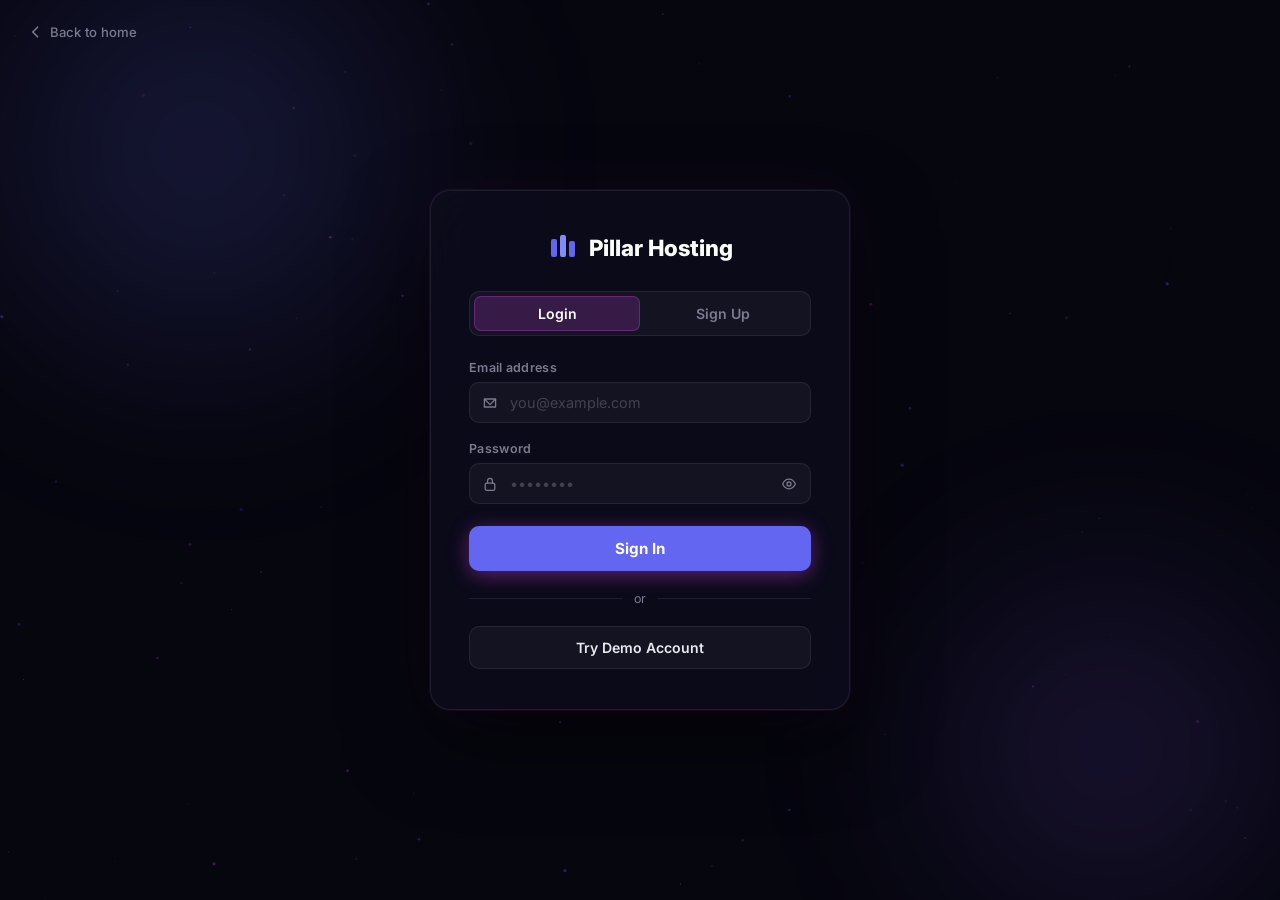
==== login.html @ 29925a9b "Initial project setup and dashboard improvements" ====
<!DOCTYPE html>
<html lang="en">
<head>
  <meta charset="UTF-8" />
  <meta name="viewport" content="width=device-width, initial-scale=1.0" />
  <title>Pillar Hosting — Login</title>
  <link rel="stylesheet" href="login.css" />
  <link href="https://fonts.googleapis.com/css2?family=Inter:wght@300;400;500;600;700;800&display=swap" rel="stylesheet" />
</head>
<body>

  <!-- Animated background -->
  <canvas id="bgCanvas"></canvas>
  <div class="bg-glow glow1"></div>
  <div class="bg-glow glow2"></div>

  <!-- Back to home -->
  <a href="index.html" class="back-home">
    <svg viewBox="0 0 20 20" fill="none"><path d="M12 4l-6 6 6 6" stroke="currentColor" stroke-width="2" stroke-linecap="round" stroke-linejoin="round"/></svg>
    Back to home
  </a>

  <!-- Auth card -->
  <div class="auth-wrap">
    <div class="auth-card" id="authCard">

      <!-- Logo -->
      <div class="auth-logo">
        <svg viewBox="0 0 32 32" fill="none" class="auth-logo-icon">
          <rect x="4"  y="8"  width="6" height="18" rx="2" fill="#6366f1"/>
          <rect x="13" y="4"  width="6" height="22" rx="2" fill="#818cf8"/>
          <rect x="22" y="10" width="6" height="16" rx="2" fill="#6366f1"/>
        </svg>
        <span>Pillar Hosting</span>
      </div>

      <!-- Tab switcher -->
      <div class="auth-tabs">
        <button class="auth-tab active" id="tabLogin" onclick="switchTab('login')">Login</button>
        <button class="auth-tab" id="tabSignup" onclick="switchTab('signup')">Sign Up</button>
        <div class="tab-indicator" id="tabIndicator"></div>
      </div>

      <!-- Error / success banners -->
      <div class="auth-banner error" id="bannerError" style="display:none"></div>
      <div class="auth-banner success" id="bannerSuccess" style="display:none"></div>

      <!-- ── LOGIN FORM ── -->
      <form class="auth-form" id="formLogin" onsubmit="handleLogin(event)">
        <div class="field-group">
          <label for="loginEmail">Email address</label>
          <div class="field-wrap">
            <svg class="field-icon" viewBox="0 0 20 20" fill="none"><path d="M3 5h14l-7 7-7-7z" stroke="currentColor" stroke-width="1.6" stroke-linejoin="round"/><path d="M3 5v10h14V5" stroke="currentColor" stroke-width="1.6" stroke-linejoin="round"/></svg>
            <input type="email" id="loginEmail" placeholder="you@example.com" autocomplete="email" required />
          </div>
        </div>
        <div class="field-group">
          <label for="loginPassword">Password</label>
          <div class="field-wrap">
            <svg class="field-icon" viewBox="0 0 20 20" fill="none"><rect x="4" y="9" width="12" height="9" rx="2" stroke="currentColor" stroke-width="1.6"/><path d="M7 9V6a3 3 0 016 0v3" stroke="currentColor" stroke-width="1.6" stroke-linecap="round"/></svg>
            <input type="password" id="loginPassword" placeholder="••••••••" autocomplete="current-password" required />
            <button type="button" class="eye-btn" onclick="togglePass('loginPassword', this)">
              <svg viewBox="0 0 20 20" fill="none"><path d="M2 10s3-6 8-6 8 6 8 6-3 6-8 6-8-6-8-6z" stroke="currentColor" stroke-width="1.6"/><circle cx="10" cy="10" r="2.5" stroke="currentColor" stroke-width="1.6"/></svg>
            </button>
          </div>
        </div>
        <button type="submit" class="btn-auth" id="btnLogin">
          <span class="btn-text">Sign In</span>
          <span class="btn-spinner" style="display:none">
            <svg class="spin" viewBox="0 0 24 24" fill="none"><circle cx="12" cy="12" r="9" stroke="currentColor" stroke-width="3" stroke-dasharray="28 56"/></svg>
          </span>
        </button>
      </form>

      <!-- ── SIGNUP FORM ── -->
      <form class="auth-form" id="formSignup" style="display:none" onsubmit="handleSignup(event)">
        <div class="field-group">
          <label for="signupName">Display name</label>
          <div class="field-wrap">
            <svg class="field-icon" viewBox="0 0 20 20" fill="none"><circle cx="10" cy="7" r="3.5" stroke="currentColor" stroke-width="1.6"/><path d="M3 17c0-3.314 3.134-6 7-6s7 2.686 7 6" stroke="currentColor" stroke-width="1.6" stroke-linecap="round"/></svg>
            <input type="text" id="signupName" placeholder="John Doe" autocomplete="name" required />
          </div>
        </div>
        <div class="field-group">
          <label for="signupEmail">Email address</label>
          <div class="field-wrap">
            <svg class="field-icon" viewBox="0 0 20 20" fill="none"><path d="M3 5h14l-7 7-7-7z" stroke="currentColor" stroke-width="1.6" stroke-linejoin="round"/><path d="M3 5v10h14V5" stroke="currentColor" stroke-width="1.6" stroke-linejoin="round"/></svg>
            <input type="email" id="signupEmail" placeholder="you@example.com" autocomplete="email" required />
          </div>
        </div>
        <div class="field-group">
          <label for="signupPassword">Password</label>
          <div class="field-wrap">
            <svg class="field-icon" viewBox="0 0 20 20" fill="none"><rect x="4" y="9" width="12" height="9" rx="2" stroke="currentColor" stroke-width="1.6"/><path d="M7 9V6a3 3 0 016 0v3" stroke="currentColor" stroke-width="1.6" stroke-linecap="round"/></svg>
            <input type="password" id="signupPassword" placeholder="Min. 6 characters" autocomplete="new-password" required />
            <button type="button" class="eye-btn" onclick="togglePass('signupPassword', this)">
              <svg viewBox="0 0 20 20" fill="none"><path d="M2 10s3-6 8-6 8 6 8 6-3 6-8 6-8-6-8-6z" stroke="currentColor" stroke-width="1.6"/><circle cx="10" cy="10" r="2.5" stroke="currentColor" stroke-width="1.6"/></svg>
            </button>
          </div>
          <div class="strength-bar"><div class="strength-fill" id="strengthFill"></div></div>
          <span class="strength-label" id="strengthLabel"></span>
        </div>
        <button type="submit" class="btn-auth" id="btnSignup">
          <span class="btn-text">Create Account</span>
          <span class="btn-spinner" style="display:none">
            <svg class="spin" viewBox="0 0 24 24" fill="none"><circle cx="12" cy="12" r="9" stroke="currentColor" stroke-width="3" stroke-dasharray="28 56"/></svg>
          </span>
        </button>
        <p class="auth-terms">By signing up you agree to our <a href="#">Terms</a> and <a href="#">Privacy Policy</a>.</p>
      </form>

      <!-- Divider -->
      <div class="auth-divider"><span>or</span></div>

      <!-- Demo login -->
      <button class="btn-demo" onclick="demoLogin()">
        Try Demo Account
      </button>

    </div>
  </div>

  <script src="auth.js"></script>
  <script src="login.js"></script>
</body>
</html>
---- login.css ----
*, *::before, *::after { box-sizing: border-box; margin: 0; padding: 0; }

:root {
  --bg:     #06060f;
  --card:   rgba(12, 12, 28, 0.88);
  --border: rgba(255,255,255,0.08);
  --pink:   #6366f1;
  --pink2:  #4338ca;
  --text:   #e8e8f0;
  --muted:  #7a7a90;
}

html, body {
  height: 100%;
  font-family: 'Inter', system-ui, sans-serif;
  background: var(--bg);
  color: var(--text);
  overflow: hidden;
}

a { text-decoration: none; color: inherit; }
button { font-family: inherit; cursor: pointer; }

/* ── CANVAS BACKGROUND ───────────────────────────────────────────────────── */
#bgCanvas {
  position: fixed;
  inset: 0;
  z-index: 0;
  opacity: 0.55;
}

.bg-glow {
  position: fixed;
  border-radius: 50%;
  filter: blur(80px);
  pointer-events: none;
  z-index: 0;
  animation: driftGlow 8s ease-in-out infinite alternate;
}
.glow1 {
  width: 600px; height: 600px;
  background: radial-gradient(circle, rgba(99,102,241,0.22), transparent 70%);
  top: -150px; left: -100px;
  animation-delay: 0s;
}
.glow2 {
  width: 500px; height: 500px;
  background: radial-gradient(circle, rgba(139,92,246,0.18), transparent 70%);
  bottom: -100px; right: -80px;
  animation-delay: -4s;
}

@keyframes driftGlow {
  from { transform: translate(0,0) scale(1); }
  to   { transform: translate(40px, 30px) scale(1.1); }
}

/* ── BACK LINK ───────────────────────────────────────────────────────────── */
.back-home {
  position: fixed;
  top: 24px; left: 28px;
  z-index: 10;
  display: flex;
  align-items: center;
  gap: 6px;
  font-size: 0.82rem;
  font-weight: 500;
  color: var(--muted);
  transition: color 0.2s, transform 0.2s;
}
.back-home svg { width: 16px; height: 16px; transition: transform 0.2s; }
.back-home:hover { color: var(--text); }
.back-home:hover svg { transform: translateX(-3px); }

/* ── AUTH WRAP ───────────────────────────────────────────────────────────── */
.auth-wrap {
  position: relative;
  z-index: 5;
  min-height: 100vh;
  display: flex;
  align-items: center;
  justify-content: center;
  padding: 24px;
}

.auth-card {
  background: var(--card);
  border: 1px solid var(--border);
  border-radius: 20px;
  padding: 40px 38px;
  width: 100%;
  max-width: 420px;
  backdrop-filter: blur(24px);
  box-shadow:
    0 0 0 1px rgba(217,70,239,0.08),
    0 30px 80px rgba(0,0,0,0.6),
    0 0 60px rgba(217,70,239,0.06);
  animation: cardIn 0.5s cubic-bezier(0.22, 1, 0.36, 1) both;
}

@keyframes cardIn {
  from { opacity: 0; transform: translateY(28px) scale(0.97); }
  to   { opacity: 1; transform: translateY(0) scale(1); }
}

/* ── LOGO ────────────────────────────────────────────────────────────────── */
.auth-logo {
  display: flex;
  align-items: center;
  justify-content: center;
  gap: 10px;
  margin-bottom: 28px;
  font-size: 1.4rem;
  font-weight: 800;
  color: #fff;
}
.auth-logo-icon { width: 32px; height: 32px; }

/* ── TABS ────────────────────────────────────────────────────────────────── */
.auth-tabs {
  position: relative;
  display: flex;
  background: rgba(255,255,255,0.04);
  border: 1px solid var(--border);
  border-radius: 10px;
  padding: 4px;
  margin-bottom: 24px;
  gap: 0;
}

.auth-tab {
  flex: 1;
  background: none;
  border: none;
  color: var(--muted);
  font-size: 0.88rem;
  font-weight: 600;
  padding: 9px 0;
  border-radius: 7px;
  position: relative;
  z-index: 2;
  transition: color 0.25s;
}
.auth-tab.active { color: #fff; }

.tab-indicator {
  position: absolute;
  top: 4px; left: 4px;
  width: calc(50% - 4px);
  height: calc(100% - 8px);
  background: rgba(217,70,239,0.18);
  border: 1px solid rgba(217,70,239,0.3);
  border-radius: 7px;
  transition: transform 0.28s cubic-bezier(0.34, 1.56, 0.64, 1);
  z-index: 1;
}
.tab-indicator.right { transform: translateX(100%); }

/* ── BANNERS ─────────────────────────────────────────────────────────────── */
.auth-banner {
  padding: 10px 14px;
  border-radius: 9px;
  font-size: 0.83rem;
  font-weight: 500;
  margin-bottom: 16px;
  animation: bannerIn 0.3s ease both;
}
@keyframes bannerIn {
  from { opacity: 0; transform: translateY(-6px); }
  to   { opacity: 1; transform: translateY(0); }
}
.auth-banner.error   { background: rgba(239,68,68,0.12); border: 1px solid rgba(239,68,68,0.25); color: #fca5a5; }
.auth-banner.success { background: rgba(34,197,94,0.1);  border: 1px solid rgba(34,197,94,0.25);  color: #86efac; }

/* ── FORM FIELDS ─────────────────────────────────────────────────────────── */
.auth-form { display: flex; flex-direction: column; gap: 18px; }

.field-group { display: flex; flex-direction: column; gap: 7px; }

.field-group label {
  font-size: 0.78rem;
  font-weight: 600;
  color: var(--muted);
  letter-spacing: 0.3px;
}

.field-wrap {
  position: relative;
  display: flex;
  align-items: center;
}

.field-icon {
  position: absolute;
  left: 13px;
  width: 16px; height: 16px;
  color: var(--muted);
  pointer-events: none;
  transition: color 0.2s;
}

.field-wrap input {
  width: 100%;
  background: rgba(255,255,255,0.04);
  border: 1px solid var(--border);
  border-radius: 10px;
  padding: 11px 42px 11px 40px;
  color: var(--text);
  font-size: 0.9rem;
  font-family: inherit;
  outline: none;
  transition: border-color 0.2s, background 0.2s, box-shadow 0.2s;
}
.field-wrap input::placeholder { color: rgba(255,255,255,0.2); }
.field-wrap input:focus {
  border-color: rgba(217,70,239,0.5);
  background: rgba(217,70,239,0.04);
  box-shadow: 0 0 0 3px rgba(217,70,239,0.1);
}
.field-wrap input:focus ~ .field-icon,
.field-wrap:focus-within .field-icon { color: var(--pink); }

.eye-btn {
  position: absolute;
  right: 12px;
  background: none;
  border: none;
  color: var(--muted);
  padding: 2px;
  display: flex;
  align-items: center;
  transition: color 0.2s;
}
.eye-btn svg { width: 16px; height: 16px; }
.eye-btn:hover { color: var(--text); }

/* ── STRENGTH BAR ────────────────────────────────────────────────────────── */
.strength-bar {
  height: 3px;
  background: rgba(255,255,255,0.07);
  border-radius: 3px;
  margin-top: 6px;
  overflow: hidden;
}
.strength-fill {
  height: 100%;
  border-radius: 3px;
  width: 0%;
  transition: width 0.4s ease, background 0.4s ease;
}
.strength-label {
  font-size: 0.7rem;
  color: var(--muted);
  margin-top: 3px;
  display: block;
}

/* ── AUTH BUTTON ─────────────────────────────────────────────────────────── */
.btn-auth {
  width: 100%;
  background: var(--pink);
  color: #fff;
  border: none;
  border-radius: 10px;
  padding: 13px;
  font-size: 0.95rem;
  font-weight: 700;
  margin-top: 4px;
  display: flex;
  align-items: center;
  justify-content: center;
  gap: 8px;
  transition: background 0.2s, transform 0.15s, box-shadow 0.2s;
  box-shadow: 0 4px 20px rgba(217,70,239,0.4);
}
.btn-auth:hover {
  background: var(--pink2);
  transform: translateY(-1px);
  box-shadow: 0 8px 28px rgba(217,70,239,0.55);
}
.btn-auth:active { transform: translateY(0); }
.btn-auth:disabled { opacity: 0.6; pointer-events: none; }

.spin {
  width: 18px; height: 18px;
  animation: spinAnim 0.8s linear infinite;
}
@keyframes spinAnim {
  to { transform: rotate(360deg); }
}

/* ── DIVIDER ─────────────────────────────────────────────────────────────── */
.auth-divider {
  display: flex;
  align-items: center;
  gap: 12px;
  margin: 20px 0;
  color: var(--muted);
  font-size: 0.78rem;
}
.auth-divider::before,
.auth-divider::after {
  content: '';
  flex: 1;
  height: 1px;
  background: var(--border);
}

/* ── DEMO BUTTON ─────────────────────────────────────────────────────────── */
.btn-demo {
  width: 100%;
  background: rgba(255,255,255,0.04);
  border: 1px solid var(--border);
  color: var(--text);
  border-radius: 10px;
  padding: 12px;
  font-size: 0.88rem;
  font-weight: 600;
  transition: background 0.2s, border-color 0.2s;
}
.btn-demo:hover {
  background: rgba(255,255,255,0.08);
  border-color: rgba(255,255,255,0.18);
}

/* ── TERMS ───────────────────────────────────────────────────────────────── */
.auth-terms {
  font-size: 0.74rem;
  color: var(--muted);
  text-align: center;
  line-height: 1.6;
}
.auth-terms a { color: var(--pink); }
.auth-terms a:hover { text-decoration: underline; }

/* ── RESPONSIVE ──────────────────────────────────────────────────────────── */
@media (max-width: 480px) {
  body { overflow: auto; }
  .auth-wrap { align-items: flex-start; padding-top: 80px; }
  .auth-card { padding: 32px 24px; }
}
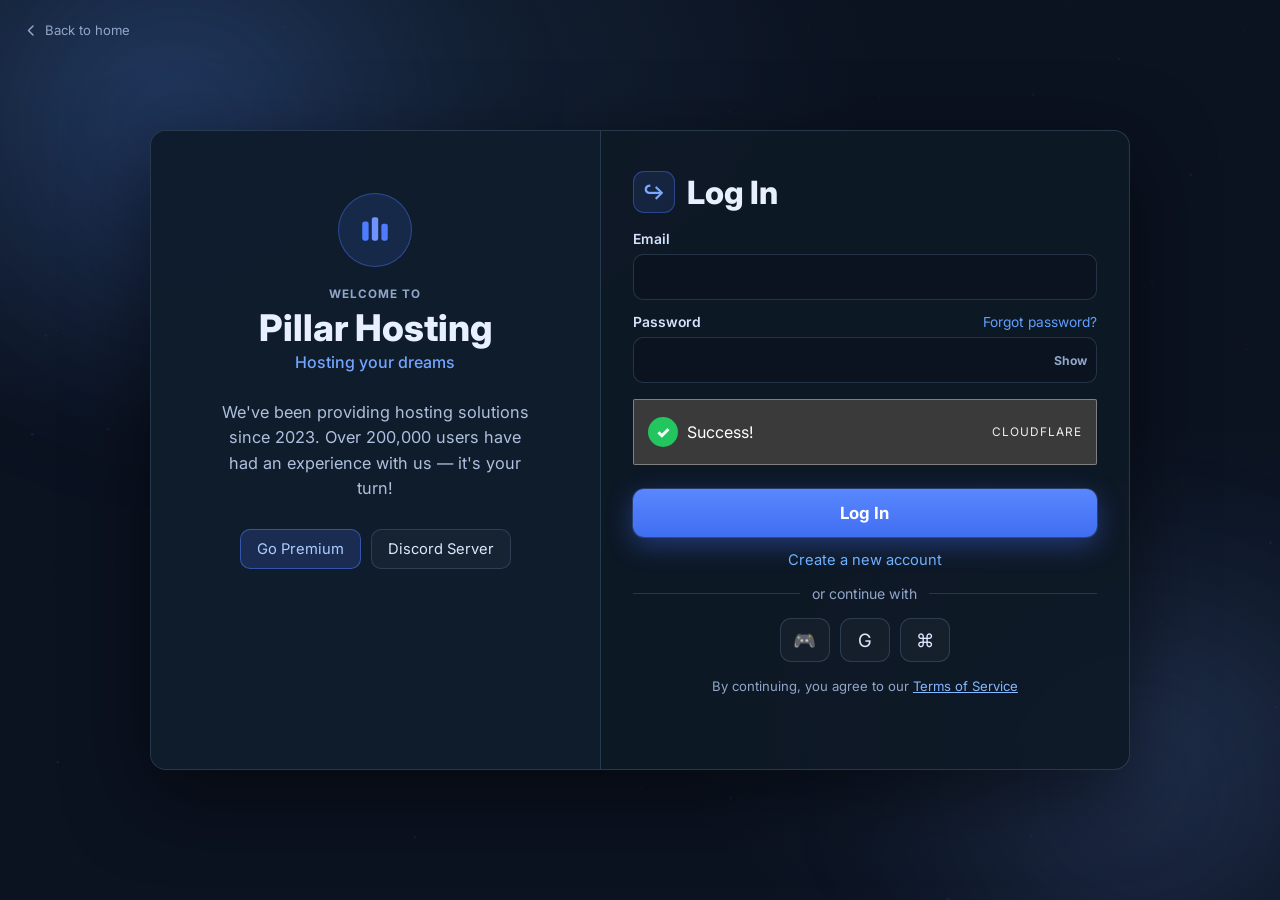
==== commit a7904252: "Update dashboard/login UI and fix deep-link routing" ====
--- a/login.html
+++ b/login.html
@@ -14,111 +14,116 @@
   <div class="bg-glow glow1"></div>
   <div class="bg-glow glow2"></div>
 
-  <!-- Back to home -->
   <a href="index.html" class="back-home">
     <svg viewBox="0 0 20 20" fill="none"><path d="M12 4l-6 6 6 6" stroke="currentColor" stroke-width="2" stroke-linecap="round" stroke-linejoin="round"/></svg>
     Back to home
   </a>
 
-  <!-- Auth card -->
-  <div class="auth-wrap">
-    <div class="auth-card" id="authCard">
+  <main class="auth-shell">
+    <section class="split-auth" id="authCard">
+      <aside class="auth-brand">
+        <div class="brand-badge">
+          <svg viewBox="0 0 32 32" fill="none" class="brand-icon">
+            <rect x="4"  y="8"  width="6" height="18" rx="2" fill="#4f7cff"/>
+            <rect x="13" y="4"  width="6" height="22" rx="2" fill="#6f93ff"/>
+            <rect x="22" y="10" width="6" height="16" rx="2" fill="#4f7cff"/>
+          </svg>
+        </div>
+        <p class="brand-overline">WELCOME TO</p>
+        <h2>Pillar Hosting</h2>
+        <p class="brand-sub">Hosting your dreams</p>
+        <p class="brand-copy">We've been providing hosting solutions since 2023. Over 200,000 users have had an experience with us — it's your turn!</p>
+        <div class="brand-actions">
+          <a href="#" class="brand-btn primary">Go Premium</a>
+          <a href="#" class="brand-btn">Discord Server</a>
+        </div>
+      </aside>
 
-      <!-- Logo -->
-      <div class="auth-logo">
-        <svg viewBox="0 0 32 32" fill="none" class="auth-logo-icon">
-          <rect x="4"  y="8"  width="6" height="18" rx="2" fill="#6366f1"/>
-          <rect x="13" y="4"  width="6" height="22" rx="2" fill="#818cf8"/>
-          <rect x="22" y="10" width="6" height="16" rx="2" fill="#6366f1"/>
-        </svg>
-        <span>Pillar Hosting</span>
-      </div>
+      <section class="auth-panel">
+        <div class="auth-top">
+          <div class="auth-top-icon">↪</div>
+          <h1 id="authHeading">Log In</h1>
+        </div>
 
-      <!-- Tab switcher -->
-      <div class="auth-tabs">
-        <button class="auth-tab active" id="tabLogin" onclick="switchTab('login')">Login</button>
-        <button class="auth-tab" id="tabSignup" onclick="switchTab('signup')">Sign Up</button>
-        <div class="tab-indicator" id="tabIndicator"></div>
-      </div>
+        <div class="auth-banner error" id="bannerError" style="display:none"></div>
+        <div class="auth-banner success" id="bannerSuccess" style="display:none"></div>
 
-      <!-- Error / success banners -->
-      <div class="auth-banner error" id="bannerError" style="display:none"></div>
-      <div class="auth-banner success" id="bannerSuccess" style="display:none"></div>
+        <form class="auth-form" id="formLogin" onsubmit="handleLogin(event)">
+          <div class="field-group">
+            <label for="loginEmail">Email</label>
+            <div class="field-wrap">
+              <input type="email" id="loginEmail" autocomplete="email" required />
+            </div>
+          </div>
+          <div class="field-group">
+            <div class="field-head">
+              <label for="loginPassword">Password</label>
+              <a href="#" class="forgot-link">Forgot password?</a>
+            </div>
+            <div class="field-wrap">
+              <input type="password" id="loginPassword" autocomplete="current-password" required />
+              <button type="button" class="eye-btn" onclick="togglePass('loginPassword', this)">Show</button>
+            </div>
+          </div>
 
-      <!-- ── LOGIN FORM ── -->
-      <form class="auth-form" id="formLogin" onsubmit="handleLogin(event)">
-        <div class="field-group">
-          <label for="loginEmail">Email address</label>
-          <div class="field-wrap">
-            <svg class="field-icon" viewBox="0 0 20 20" fill="none"><path d="M3 5h14l-7 7-7-7z" stroke="currentColor" stroke-width="1.6" stroke-linejoin="round"/><path d="M3 5v10h14V5" stroke="currentColor" stroke-width="1.6" stroke-linejoin="round"/></svg>
-            <input type="email" id="loginEmail" placeholder="you@example.com" autocomplete="email" required />
+          <div class="captcha-box">
+            <span class="captcha-check">✓</span>
+            <span>Success!</span>
+            <span class="captcha-brand">Cloudflare</span>
           </div>
+
+          <button type="submit" class="btn-auth" id="btnLogin">
+            <span class="btn-text">Log In</span>
+            <span class="btn-spinner" style="display:none">
+              <svg class="spin" viewBox="0 0 24 24" fill="none"><circle cx="12" cy="12" r="9" stroke="currentColor" stroke-width="3" stroke-dasharray="28 56"/></svg>
+            </span>
+          </button>
+        </form>
+
+        <form class="auth-form" id="formSignup" style="display:none" onsubmit="handleSignup(event)">
+          <div class="field-group">
+            <label for="signupName">Display name</label>
+            <div class="field-wrap">
+              <input type="text" id="signupName" autocomplete="name" required />
+            </div>
+          </div>
+          <div class="field-group">
+            <label for="signupEmail">Email</label>
+            <div class="field-wrap">
+              <input type="email" id="signupEmail" autocomplete="email" required />
+            </div>
+          </div>
+          <div class="field-group">
+            <label for="signupPassword">Password</label>
+            <div class="field-wrap">
+              <input type="password" id="signupPassword" autocomplete="new-password" required />
+              <button type="button" class="eye-btn" onclick="togglePass('signupPassword', this)">Show</button>
+            </div>
+            <div class="strength-bar"><div class="strength-fill" id="strengthFill"></div></div>
+            <span class="strength-label" id="strengthLabel"></span>
+          </div>
+          <button type="submit" class="btn-auth" id="btnSignup">
+            <span class="btn-text">Create Account</span>
+            <span class="btn-spinner" style="display:none">
+              <svg class="spin" viewBox="0 0 24 24" fill="none"><circle cx="12" cy="12" r="9" stroke="currentColor" stroke-width="3" stroke-dasharray="28 56"/></svg>
+            </span>
+          </button>
+        </form>
+
+        <a href="#" class="switch-link" id="switchLink">Create a new account</a>
+
+        <div class="auth-divider"><span>or continue with</span></div>
+
+        <div class="social-row">
+          <button class="social-btn" type="button" onclick="demoLogin()">🎮</button>
+          <button class="social-btn" type="button">G</button>
+          <button class="social-btn" type="button">⌘</button>
         </div>
-        <div class="field-group">
-          <label for="loginPassword">Password</label>
-          <div class="field-wrap">
-            <svg class="field-icon" viewBox="0 0 20 20" fill="none"><rect x="4" y="9" width="12" height="9" rx="2" stroke="currentColor" stroke-width="1.6"/><path d="M7 9V6a3 3 0 016 0v3" stroke="currentColor" stroke-width="1.6" stroke-linecap="round"/></svg>
-            <input type="password" id="loginPassword" placeholder="••••••••" autocomplete="current-password" required />
-            <button type="button" class="eye-btn" onclick="togglePass('loginPassword', this)">
-              <svg viewBox="0 0 20 20" fill="none"><path d="M2 10s3-6 8-6 8 6 8 6-3 6-8 6-8-6-8-6z" stroke="currentColor" stroke-width="1.6"/><circle cx="10" cy="10" r="2.5" stroke="currentColor" stroke-width="1.6"/></svg>
-            </button>
-          </div>
-        </div>
-        <button type="submit" class="btn-auth" id="btnLogin">
-          <span class="btn-text">Sign In</span>
-          <span class="btn-spinner" style="display:none">
-            <svg class="spin" viewBox="0 0 24 24" fill="none"><circle cx="12" cy="12" r="9" stroke="currentColor" stroke-width="3" stroke-dasharray="28 56"/></svg>
-          </span>
-        </button>
-      </form>
 
-      <!-- ── SIGNUP FORM ── -->
-      <form class="auth-form" id="formSignup" style="display:none" onsubmit="handleSignup(event)">
-        <div class="field-group">
-          <label for="signupName">Display name</label>
-          <div class="field-wrap">
-            <svg class="field-icon" viewBox="0 0 20 20" fill="none"><circle cx="10" cy="7" r="3.5" stroke="currentColor" stroke-width="1.6"/><path d="M3 17c0-3.314 3.134-6 7-6s7 2.686 7 6" stroke="currentColor" stroke-width="1.6" stroke-linecap="round"/></svg>
-            <input type="text" id="signupName" placeholder="John Doe" autocomplete="name" required />
-          </div>
-        </div>
-        <div class="field-group">
-          <label for="signupEmail">Email address</label>
-          <div class="field-wrap">
-            <svg class="field-icon" viewBox="0 0 20 20" fill="none"><path d="M3 5h14l-7 7-7-7z" stroke="currentColor" stroke-width="1.6" stroke-linejoin="round"/><path d="M3 5v10h14V5" stroke="currentColor" stroke-width="1.6" stroke-linejoin="round"/></svg>
-            <input type="email" id="signupEmail" placeholder="you@example.com" autocomplete="email" required />
-          </div>
-        </div>
-        <div class="field-group">
-          <label for="signupPassword">Password</label>
-          <div class="field-wrap">
-            <svg class="field-icon" viewBox="0 0 20 20" fill="none"><rect x="4" y="9" width="12" height="9" rx="2" stroke="currentColor" stroke-width="1.6"/><path d="M7 9V6a3 3 0 016 0v3" stroke="currentColor" stroke-width="1.6" stroke-linecap="round"/></svg>
-            <input type="password" id="signupPassword" placeholder="Min. 6 characters" autocomplete="new-password" required />
-            <button type="button" class="eye-btn" onclick="togglePass('signupPassword', this)">
-              <svg viewBox="0 0 20 20" fill="none"><path d="M2 10s3-6 8-6 8 6 8 6-3 6-8 6-8-6-8-6z" stroke="currentColor" stroke-width="1.6"/><circle cx="10" cy="10" r="2.5" stroke="currentColor" stroke-width="1.6"/></svg>
-            </button>
-          </div>
-          <div class="strength-bar"><div class="strength-fill" id="strengthFill"></div></div>
-          <span class="strength-label" id="strengthLabel"></span>
-        </div>
-        <button type="submit" class="btn-auth" id="btnSignup">
-          <span class="btn-text">Create Account</span>
-          <span class="btn-spinner" style="display:none">
-            <svg class="spin" viewBox="0 0 24 24" fill="none"><circle cx="12" cy="12" r="9" stroke="currentColor" stroke-width="3" stroke-dasharray="28 56"/></svg>
-          </span>
-        </button>
-        <p class="auth-terms">By signing up you agree to our <a href="#">Terms</a> and <a href="#">Privacy Policy</a>.</p>
-      </form>
-
-      <!-- Divider -->
-      <div class="auth-divider"><span>or</span></div>
-
-      <!-- Demo login -->
-      <button class="btn-demo" onclick="demoLogin()">
-        Try Demo Account
-      </button>
-
-    </div>
-  </div>
+        <p class="auth-terms">By continuing, you agree to our <a href="#">Terms of Service</a></p>
+      </section>
+    </section>
+  </main>
 
   <script src="auth.js"></script>
   <script src="login.js"></script>
--- a/login.css
+++ b/login.css
@@ -1,341 +1,442 @@
 *, *::before, *::after { box-sizing: border-box; margin: 0; padding: 0; }
 
 :root {
-  --bg:     #06060f;
-  --card:   rgba(12, 12, 28, 0.88);
-  --border: rgba(255,255,255,0.08);
-  --pink:   #6366f1;
-  --pink2:  #4338ca;
-  --text:   #e8e8f0;
-  --muted:  #7a7a90;
+  --bg: #0b1220;
+  --card: rgba(15, 25, 38, 0.92);
+  --panel: rgba(16, 30, 46, 0.86);
+  --field: rgba(10, 20, 32, 0.92);
+  --border: rgba(123, 154, 192, 0.24);
+  --text: #e8f0ff;
+  --muted: #91a6c9;
+  --accent: #4f7cff;
+  --accent-2: #3c67ea;
 }
 
 html, body {
   height: 100%;
   font-family: 'Inter', system-ui, sans-serif;
-  background: var(--bg);
+  background: radial-gradient(1200px 600px at 12% 8%, #182a40 0%, transparent 60%),
+              radial-gradient(800px 500px at 90% 80%, #152236 0%, transparent 60%),
+              var(--bg);
   color: var(--text);
-  overflow: hidden;
 }
 
 a { text-decoration: none; color: inherit; }
 button { font-family: inherit; cursor: pointer; }
 
-/* ── CANVAS BACKGROUND ───────────────────────────────────────────────────── */
 #bgCanvas {
   position: fixed;
   inset: 0;
   z-index: 0;
-  opacity: 0.55;
+  opacity: 0.24;
 }
 
 .bg-glow {
   position: fixed;
   border-radius: 50%;
-  filter: blur(80px);
+  filter: blur(90px);
   pointer-events: none;
   z-index: 0;
-  animation: driftGlow 8s ease-in-out infinite alternate;
 }
 .glow1 {
-  width: 600px; height: 600px;
-  background: radial-gradient(circle, rgba(99,102,241,0.22), transparent 70%);
-  top: -150px; left: -100px;
-  animation-delay: 0s;
+  width: 520px;
+  height: 520px;
+  background: radial-gradient(circle, rgba(79,124,255,0.24), transparent 72%);
+  top: -130px;
+  left: -80px;
 }
 .glow2 {
-  width: 500px; height: 500px;
-  background: radial-gradient(circle, rgba(139,92,246,0.18), transparent 70%);
-  bottom: -100px; right: -80px;
-  animation-delay: -4s;
-}
-
-@keyframes driftGlow {
-  from { transform: translate(0,0) scale(1); }
-  to   { transform: translate(40px, 30px) scale(1.1); }
-}
-
-/* ── BACK LINK ───────────────────────────────────────────────────────────── */
+  width: 460px;
+  height: 460px;
+  background: radial-gradient(circle, rgba(120,150,255,0.18), transparent 70%);
+  bottom: -120px;
+  right: -90px;
+}
+
 .back-home {
   position: fixed;
-  top: 24px; left: 28px;
-  z-index: 10;
-  display: flex;
+  top: 22px;
+  left: 24px;
+  z-index: 12;
+  display: inline-flex;
   align-items: center;
   gap: 6px;
+  color: var(--muted);
   font-size: 0.82rem;
-  font-weight: 500;
-  color: var(--muted);
-  transition: color 0.2s, transform 0.2s;
-}
-.back-home svg { width: 16px; height: 16px; transition: transform 0.2s; }
+}
+.back-home svg { width: 15px; height: 15px; }
 .back-home:hover { color: var(--text); }
-.back-home:hover svg { transform: translateX(-3px); }
-
-/* ── AUTH WRAP ───────────────────────────────────────────────────────────── */
-.auth-wrap {
+
+.auth-shell {
   position: relative;
   z-index: 5;
   min-height: 100vh;
-  display: flex;
-  align-items: center;
-  justify-content: center;
+  display: grid;
+  place-items: center;
   padding: 24px;
 }
 
-.auth-card {
+.split-auth {
+  width: min(980px, 100%);
+  min-height: 640px;
+  display: grid;
+  grid-template-columns: 46% 54%;
+  border-radius: 16px;
   background: var(--card);
   border: 1px solid var(--border);
-  border-radius: 20px;
-  padding: 40px 38px;
+  overflow: hidden;
+  box-shadow: 0 24px 80px rgba(0,0,0,0.5);
+}
+
+.auth-brand {
+  background: var(--panel);
+  border-right: 1px solid var(--border);
+  padding: 62px 40px;
+  display: flex;
+  flex-direction: column;
+  align-items: center;
+  text-align: center;
+}
+
+.brand-badge {
+  width: 74px;
+  height: 74px;
+  border-radius: 50%;
+  background: rgba(79,124,255,0.14);
+  border: 1px solid rgba(79,124,255,0.4);
+  display: grid;
+  place-items: center;
+  margin-bottom: 20px;
+}
+.brand-icon { width: 34px; height: 34px; }
+
+.brand-overline {
+  font-size: 0.73rem;
+  letter-spacing: 1px;
+  color: var(--muted);
+  margin-bottom: 4px;
+  font-weight: 700;
+}
+
+.auth-brand h2 {
+  font-size: 2.3rem;
+  font-weight: 800;
+  margin-bottom: 2px;
+}
+
+.brand-sub {
+  color: #73a5ff;
+  font-weight: 500;
+  margin-bottom: 28px;
+}
+
+.brand-copy {
+  color: #aec0dd;
+  max-width: 320px;
+  line-height: 1.55;
+  font-size: 1.02rem;
+}
+
+.brand-actions {
+  margin-top: 28px;
+  display: flex;
+  gap: 10px;
+}
+
+.brand-btn {
+  font-size: 0.92rem;
+  padding: 10px 16px;
+  border-radius: 10px;
+  border: 1px solid var(--border);
+  color: #dce8ff;
+  background: rgba(255,255,255,0.03);
+}
+
+.brand-btn.primary {
+  border-color: rgba(79,124,255,0.52);
+  background: rgba(79,124,255,0.18);
+  color: #aecdff;
+}
+
+.auth-panel {
+  padding: 40px 32px 26px;
+  display: flex;
+  flex-direction: column;
+}
+
+.auth-top {
+  display: flex;
+  align-items: center;
+  gap: 12px;
+  margin-bottom: 18px;
+}
+
+.auth-top-icon {
+  width: 42px;
+  height: 42px;
+  border-radius: 11px;
+  border: 1px solid rgba(79,124,255,0.4);
+  background: rgba(79,124,255,0.12);
+  color: #7ea8ff;
+  display: grid;
+  place-items: center;
+  font-size: 1.2rem;
+  font-weight: 700;
+}
+
+.auth-top h1 {
+  font-size: 2rem;
+  font-weight: 800;
+}
+
+.auth-banner {
+  padding: 10px 12px;
+  border-radius: 8px;
+  font-size: 0.84rem;
+  margin-bottom: 12px;
+}
+.auth-banner.error {
+  background: rgba(239,68,68,0.14);
+  border: 1px solid rgba(239,68,68,0.36);
+  color: #fecaca;
+}
+.auth-banner.success {
+  background: rgba(34,197,94,0.12);
+  border: 1px solid rgba(34,197,94,0.3);
+  color: #bbf7d0;
+}
+
+.auth-form {
+  display: flex;
+  flex-direction: column;
+  gap: 14px;
+}
+
+.field-group {
+  display: flex;
+  flex-direction: column;
+  gap: 7px;
+}
+
+.field-head {
+  display: flex;
+  align-items: center;
+  justify-content: space-between;
+}
+
+.field-group label {
+  font-size: 0.87rem;
+  font-weight: 600;
+  color: #d4e2fb;
+}
+
+.forgot-link {
+  font-size: 0.86rem;
+  color: #5fa0ff;
+}
+
+.field-wrap {
+  position: relative;
+}
+
+.field-wrap input {
   width: 100%;
-  max-width: 420px;
-  backdrop-filter: blur(24px);
-  box-shadow:
-    0 0 0 1px rgba(217,70,239,0.08),
-    0 30px 80px rgba(0,0,0,0.6),
-    0 0 60px rgba(217,70,239,0.06);
-  animation: cardIn 0.5s cubic-bezier(0.22, 1, 0.36, 1) both;
-}
-
-@keyframes cardIn {
-  from { opacity: 0; transform: translateY(28px) scale(0.97); }
-  to   { opacity: 1; transform: translateY(0) scale(1); }
-}
-
-/* ── LOGO ────────────────────────────────────────────────────────────────── */
-.auth-logo {
-  display: flex;
-  align-items: center;
+  border: 1px solid var(--border);
+  border-radius: 10px;
+  background: var(--field);
+  color: var(--text);
+  font-size: 0.92rem;
+  height: 46px;
+  padding: 0 44px 0 12px;
+  outline: none;
+}
+
+.field-wrap input:focus {
+  border-color: rgba(79,124,255,0.7);
+  box-shadow: 0 0 0 3px rgba(79,124,255,0.14);
+}
+
+.eye-btn {
+  position: absolute;
+  right: 10px;
+  top: 50%;
+  transform: translateY(-50%);
+  border: none;
+  background: transparent;
+  color: var(--muted);
+  font-size: 0.76rem;
+  font-weight: 700;
+}
+
+.captcha-box {
+  margin-top: 2px;
+  height: 66px;
+  border-radius: 2px;
+  border: 1px solid rgba(255,255,255,0.35);
+  background: #3a3a3a;
+  color: #fff;
+  display: flex;
+  align-items: center;
+  gap: 9px;
+  padding: 0 14px;
+}
+
+.captcha-check {
+  width: 30px;
+  height: 30px;
+  border-radius: 50%;
+  background: #22c55e;
+  color: #fff;
+  display: grid;
+  place-items: center;
+  font-weight: 900;
+}
+
+.captcha-brand {
+  margin-left: auto;
+  font-size: 0.74rem;
+  text-transform: uppercase;
+  letter-spacing: 1px;
+  color: #efefef;
+}
+
+.btn-auth {
+  margin-top: 10px;
+  height: 48px;
+  border: none;
+  border-radius: 11px;
+  background: linear-gradient(180deg, #5a87ff 0%, #3f6ef1 100%);
+  color: #fff;
+  font-size: 1.05rem;
+  font-weight: 700;
+  display: flex;
+  align-items: center;
+  justify-content: center;
+  box-shadow: 0 0 0 1px rgba(110,150,255,0.24), 0 8px 26px rgba(65,104,237,0.42);
+}
+
+.btn-auth:hover {
+  filter: brightness(1.06);
+}
+
+.btn-auth:disabled {
+  opacity: 0.66;
+  pointer-events: none;
+}
+
+.btn-text {
+  font-size: 1.05rem;
+  font-weight: 700;
+}
+
+.spin {
+  width: 18px;
+  height: 18px;
+  animation: spinAnim 0.8s linear infinite;
+}
+
+@keyframes spinAnim {
+  to { transform: rotate(360deg); }
+}
+
+.switch-link {
+  margin-top: 14px;
+  text-align: center;
+  color: #6fb0ff;
+  font-size: 0.92rem;
+}
+
+.auth-divider {
+  margin: 16px 0;
+  display: flex;
+  align-items: center;
+  gap: 12px;
+  color: var(--muted);
+  font-size: 0.88rem;
+}
+
+.auth-divider::before,
+.auth-divider::after {
+  content: "";
+  flex: 1;
+  border-top: 1px solid var(--border);
+}
+
+.social-row {
+  display: flex;
   justify-content: center;
   gap: 10px;
-  margin-bottom: 28px;
-  font-size: 1.4rem;
-  font-weight: 800;
-  color: #fff;
-}
-.auth-logo-icon { width: 32px; height: 32px; }
-
-/* ── TABS ────────────────────────────────────────────────────────────────── */
-.auth-tabs {
-  position: relative;
-  display: flex;
-  background: rgba(255,255,255,0.04);
+}
+
+.social-btn {
+  width: 50px;
+  height: 44px;
+  border-radius: 11px;
   border: 1px solid var(--border);
-  border-radius: 10px;
-  padding: 4px;
-  margin-bottom: 24px;
-  gap: 0;
-}
-
-.auth-tab {
-  flex: 1;
-  background: none;
-  border: none;
-  color: var(--muted);
-  font-size: 0.88rem;
-  font-weight: 600;
-  padding: 9px 0;
-  border-radius: 7px;
-  position: relative;
-  z-index: 2;
-  transition: color 0.25s;
-}
-.auth-tab.active { color: #fff; }
-
-.tab-indicator {
-  position: absolute;
-  top: 4px; left: 4px;
-  width: calc(50% - 4px);
-  height: calc(100% - 8px);
-  background: rgba(217,70,239,0.18);
-  border: 1px solid rgba(217,70,239,0.3);
-  border-radius: 7px;
-  transition: transform 0.28s cubic-bezier(0.34, 1.56, 0.64, 1);
-  z-index: 1;
-}
-.tab-indicator.right { transform: translateX(100%); }
-
-/* ── BANNERS ─────────────────────────────────────────────────────────────── */
-.auth-banner {
-  padding: 10px 14px;
-  border-radius: 9px;
-  font-size: 0.83rem;
-  font-weight: 500;
-  margin-bottom: 16px;
-  animation: bannerIn 0.3s ease both;
-}
-@keyframes bannerIn {
-  from { opacity: 0; transform: translateY(-6px); }
-  to   { opacity: 1; transform: translateY(0); }
-}
-.auth-banner.error   { background: rgba(239,68,68,0.12); border: 1px solid rgba(239,68,68,0.25); color: #fca5a5; }
-.auth-banner.success { background: rgba(34,197,94,0.1);  border: 1px solid rgba(34,197,94,0.25);  color: #86efac; }
-
-/* ── FORM FIELDS ─────────────────────────────────────────────────────────── */
-.auth-form { display: flex; flex-direction: column; gap: 18px; }
-
-.field-group { display: flex; flex-direction: column; gap: 7px; }
-
-.field-group label {
-  font-size: 0.78rem;
-  font-weight: 600;
-  color: var(--muted);
-  letter-spacing: 0.3px;
-}
-
-.field-wrap {
-  position: relative;
-  display: flex;
-  align-items: center;
-}
-
-.field-icon {
-  position: absolute;
-  left: 13px;
-  width: 16px; height: 16px;
-  color: var(--muted);
-  pointer-events: none;
-  transition: color 0.2s;
-}
-
-.field-wrap input {
-  width: 100%;
-  background: rgba(255,255,255,0.04);
-  border: 1px solid var(--border);
-  border-radius: 10px;
-  padding: 11px 42px 11px 40px;
-  color: var(--text);
-  font-size: 0.9rem;
-  font-family: inherit;
-  outline: none;
-  transition: border-color 0.2s, background 0.2s, box-shadow 0.2s;
-}
-.field-wrap input::placeholder { color: rgba(255,255,255,0.2); }
-.field-wrap input:focus {
-  border-color: rgba(217,70,239,0.5);
-  background: rgba(217,70,239,0.04);
-  box-shadow: 0 0 0 3px rgba(217,70,239,0.1);
-}
-.field-wrap input:focus ~ .field-icon,
-.field-wrap:focus-within .field-icon { color: var(--pink); }
-
-.eye-btn {
-  position: absolute;
-  right: 12px;
-  background: none;
-  border: none;
-  color: var(--muted);
-  padding: 2px;
-  display: flex;
-  align-items: center;
-  transition: color 0.2s;
-}
-.eye-btn svg { width: 16px; height: 16px; }
-.eye-btn:hover { color: var(--text); }
-
-/* ── STRENGTH BAR ────────────────────────────────────────────────────────── */
+  background: rgba(255,255,255,0.03);
+  color: #dce8ff;
+  font-size: 1.15rem;
+}
+
+.auth-terms {
+  margin-top: 16px;
+  text-align: center;
+  color: var(--muted);
+  font-size: 0.82rem;
+}
+
+.auth-terms a {
+  color: #84b8ff;
+  text-decoration: underline;
+}
+
 .strength-bar {
-  height: 3px;
-  background: rgba(255,255,255,0.07);
-  border-radius: 3px;
-  margin-top: 6px;
+  height: 4px;
+  border-radius: 99px;
+  background: rgba(255,255,255,0.08);
   overflow: hidden;
 }
+
 .strength-fill {
+  width: 0;
   height: 100%;
-  border-radius: 3px;
-  width: 0%;
-  transition: width 0.4s ease, background 0.4s ease;
-}
+  transition: width 0.25s ease, background 0.25s ease;
+}
+
 .strength-label {
-  font-size: 0.7rem;
-  color: var(--muted);
-  margin-top: 3px;
-  display: block;
-}
-
-/* ── AUTH BUTTON ─────────────────────────────────────────────────────────── */
-.btn-auth {
-  width: 100%;
-  background: var(--pink);
-  color: #fff;
-  border: none;
-  border-radius: 10px;
-  padding: 13px;
-  font-size: 0.95rem;
-  font-weight: 700;
-  margin-top: 4px;
-  display: flex;
-  align-items: center;
-  justify-content: center;
-  gap: 8px;
-  transition: background 0.2s, transform 0.15s, box-shadow 0.2s;
-  box-shadow: 0 4px 20px rgba(217,70,239,0.4);
-}
-.btn-auth:hover {
-  background: var(--pink2);
-  transform: translateY(-1px);
-  box-shadow: 0 8px 28px rgba(217,70,239,0.55);
-}
-.btn-auth:active { transform: translateY(0); }
-.btn-auth:disabled { opacity: 0.6; pointer-events: none; }
-
-.spin {
-  width: 18px; height: 18px;
-  animation: spinAnim 0.8s linear infinite;
-}
-@keyframes spinAnim {
-  to { transform: rotate(360deg); }
-}
-
-/* ── DIVIDER ─────────────────────────────────────────────────────────────── */
-.auth-divider {
-  display: flex;
-  align-items: center;
-  gap: 12px;
-  margin: 20px 0;
-  color: var(--muted);
-  font-size: 0.78rem;
-}
-.auth-divider::before,
-.auth-divider::after {
-  content: '';
-  flex: 1;
-  height: 1px;
-  background: var(--border);
-}
-
-/* ── DEMO BUTTON ─────────────────────────────────────────────────────────── */
-.btn-demo {
-  width: 100%;
-  background: rgba(255,255,255,0.04);
-  border: 1px solid var(--border);
-  color: var(--text);
-  border-radius: 10px;
-  padding: 12px;
-  font-size: 0.88rem;
-  font-weight: 600;
-  transition: background 0.2s, border-color 0.2s;
-}
-.btn-demo:hover {
-  background: rgba(255,255,255,0.08);
-  border-color: rgba(255,255,255,0.18);
-}
-
-/* ── TERMS ───────────────────────────────────────────────────────────────── */
-.auth-terms {
-  font-size: 0.74rem;
-  color: var(--muted);
-  text-align: center;
-  line-height: 1.6;
-}
-.auth-terms a { color: var(--pink); }
-.auth-terms a:hover { text-decoration: underline; }
-
-/* ── RESPONSIVE ──────────────────────────────────────────────────────────── */
-@media (max-width: 480px) {
-  body { overflow: auto; }
-  .auth-wrap { align-items: flex-start; padding-top: 80px; }
-  .auth-card { padding: 32px 24px; }
-}
+  font-size: 0.75rem;
+  color: var(--muted);
+}
+
+@media (max-width: 930px) {
+  .split-auth {
+    grid-template-columns: 1fr;
+    min-height: 0;
+  }
+
+  .auth-brand {
+    border-right: none;
+    border-bottom: 1px solid var(--border);
+    padding: 30px 24px;
+  }
+
+  .auth-panel {
+    padding: 28px 20px 22px;
+  }
+}
+
+@media (max-width: 560px) {
+  .auth-shell {
+    padding: 14px;
+  }
+
+  .auth-brand h2 {
+    font-size: 1.8rem;
+  }
+
+  .brand-actions {
+    width: 100%;
+    justify-content: center;
+    flex-wrap: wrap;
+  }
+}
